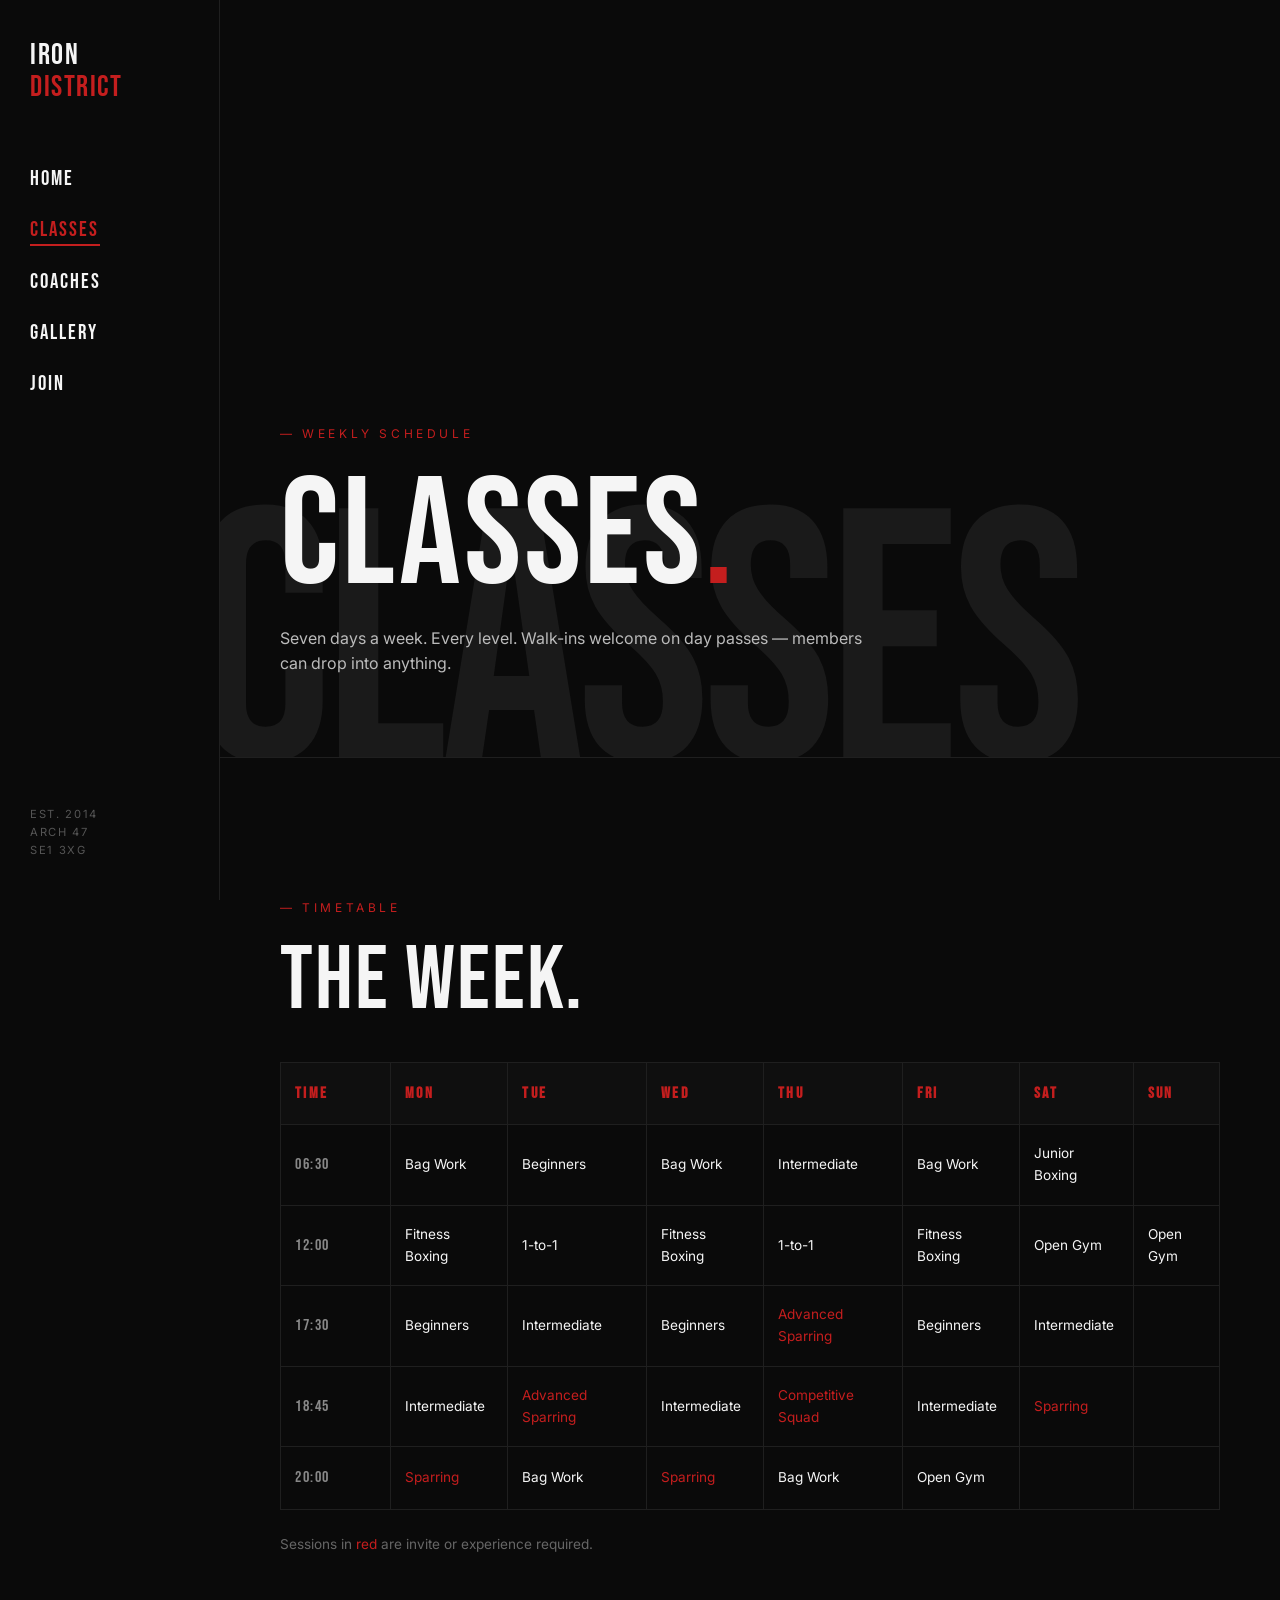
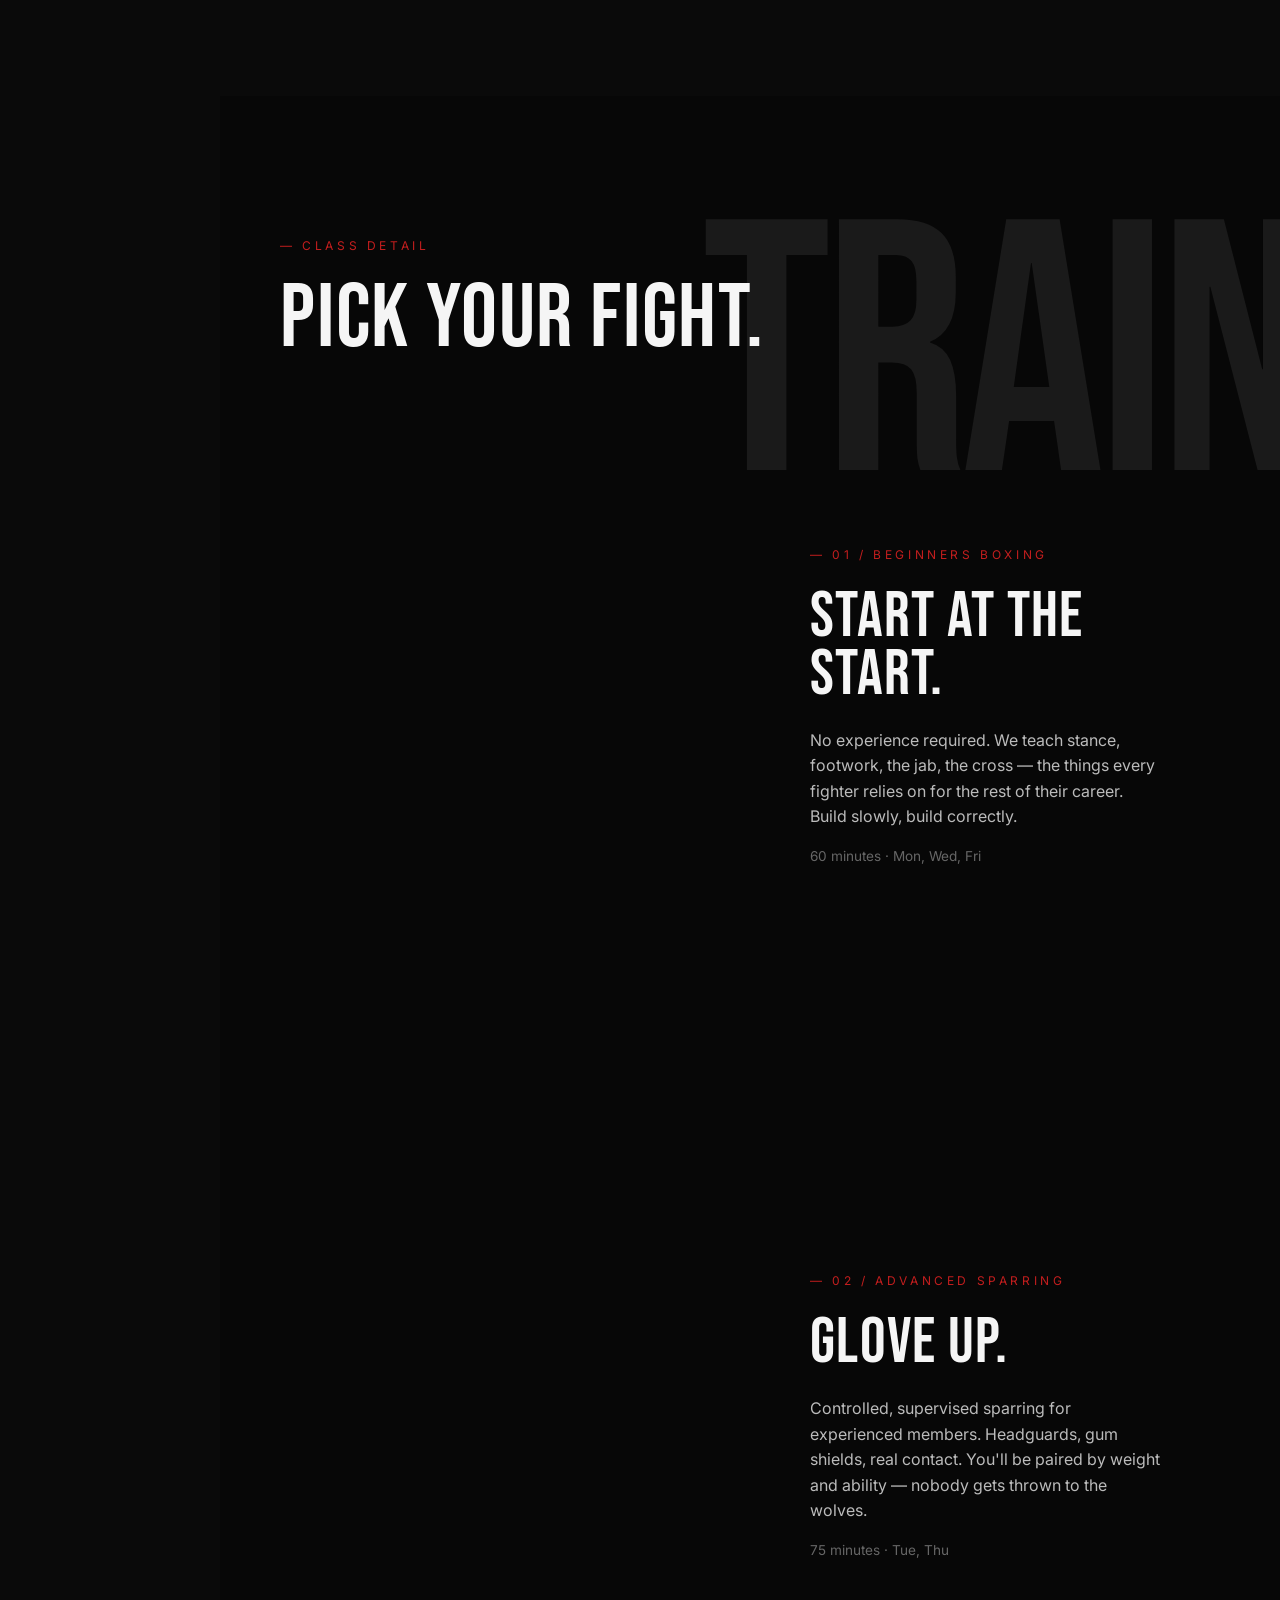
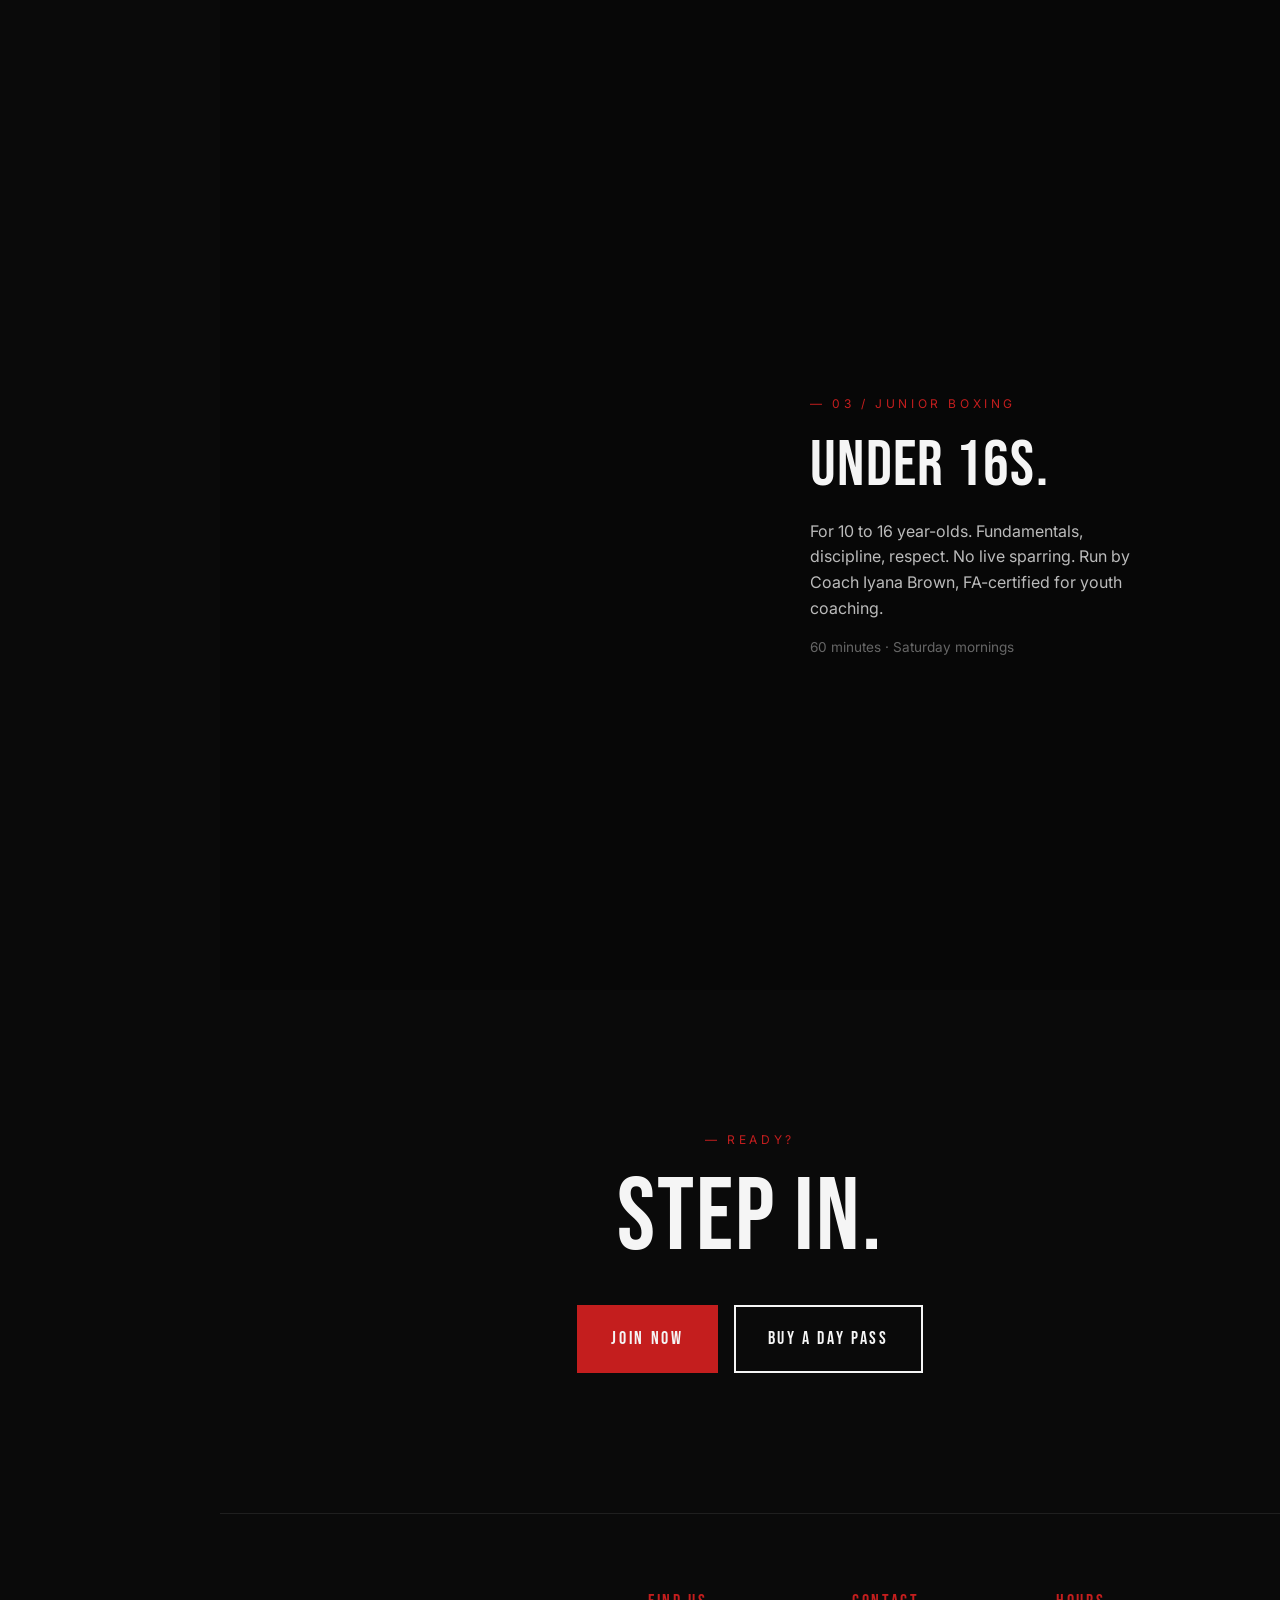
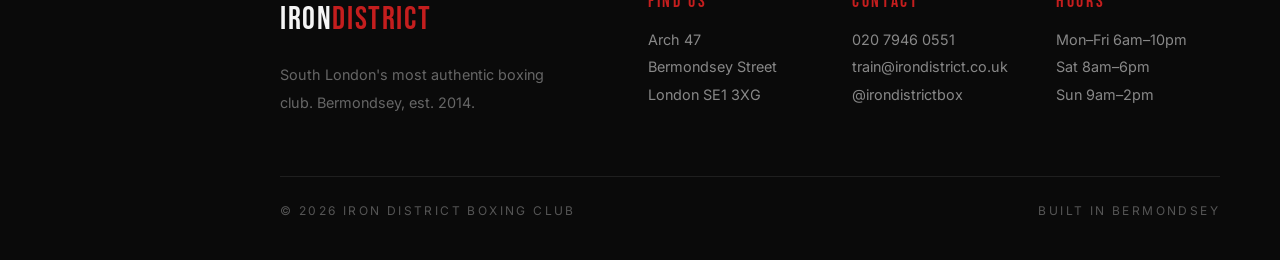
==== classes.html @ 26553007 "Add files via upload" ====
<!DOCTYPE html>
<html lang="en"><head>
<meta charset="UTF-8" />
<meta name="viewport" content="width=device-width, initial-scale=1" />
<title>Classes & Timetable — Iron District Boxing Club</title>
<meta name="description" content="Weekly boxing class schedule at Iron District. Beginners, advanced sparring, fitness boxing and junior programme." />
<link rel="stylesheet" href="styles.css" />
</head><body>
<aside class="sidebar">
  <div>
    <a href="index.html" class="logo">IRON<span>DISTRICT</span></a>
    <nav style="margin-top:60px;">
      <ul>
        <li><a href="index.html" data-page="index.html">Home</a></li>
        <li><a href="classes.html" data-page="classes.html">Classes</a></li>
        <li><a href="coaches.html" data-page="coaches.html">Coaches</a></li>
        <li><a href="gallery.html" data-page="gallery.html">Gallery</a></li>
        <li><a href="join.html" data-page="join.html">Join</a></li>
      </ul>
    </nav>
  </div>
  <div class="meta">EST. 2014<br/>Arch 47<br/>SE1 3XG</div>
</aside>
<header class="mobile-nav">
  <a href="index.html" class="logo">IRON<span>DISTRICT</span></a>
  <button class="hamburger" aria-label="Menu"><span></span><span></span><span></span></button>
</header>
<nav class="mobile-menu">
  <ul>
    <li><a href="index.html">Home</a></li>
    <li><a href="classes.html">Classes</a></li>
    <li><a href="coaches.html">Coaches</a></li>
    <li><a href="gallery.html">Gallery</a></li>
    <li><a href="join.html">Join</a></li>
  </ul>
</nav>
<main>

<section class="page-hero">
  <div class="watermark" style="bottom:-3vw; left:-2vw;">CLASSES</div>
  <span class="eyebrow">— Weekly Schedule</span>
  <h1>Classes<span style="color:var(--red);">.</span></h1>
  <p>Seven days a week. Every level. Walk-ins welcome on day passes — members can drop into anything.</p>
</section>

<section class="section">
  <span class="eyebrow">— Timetable</span>
  <h2 class="section-title">The Week.</h2>
  <table class="timetable reveal">
    <thead><tr><th>Time</th><th>Mon</th><th>Tue</th><th>Wed</th><th>Thu</th><th>Fri</th><th>Sat</th><th>Sun</th></tr></thead>
    <tbody><tr><td>06:30</td><td class="cls">Bag Work</td><td class="cls">Beginners</td><td class="cls">Bag Work</td><td class="cls">Intermediate</td><td class="cls">Bag Work</td><td class="cls">Junior Boxing</td><td></td></tr>
<tr><td>12:00</td><td class="cls">Fitness Boxing</td><td class="cls">1-to-1</td><td class="cls">Fitness Boxing</td><td class="cls">1-to-1</td><td class="cls">Fitness Boxing</td><td class="cls">Open Gym</td><td class="cls">Open Gym</td></tr>
<tr><td>17:30</td><td class="cls">Beginners</td><td class="cls">Intermediate</td><td class="cls">Beginners</td><td class="cls red">Advanced Sparring</td><td class="cls">Beginners</td><td class="cls">Intermediate</td><td></td></tr>
<tr><td>18:45</td><td class="cls">Intermediate</td><td class="cls red">Advanced Sparring</td><td class="cls">Intermediate</td><td class="cls red">Competitive Squad</td><td class="cls">Intermediate</td><td class="cls red">Sparring</td><td></td></tr>
<tr><td>20:00</td><td class="cls red">Sparring</td><td class="cls">Bag Work</td><td class="cls red">Sparring</td><td class="cls">Bag Work</td><td class="cls">Open Gym</td><td></td><td></td></tr>
</tbody>
  </table>
  <p style="margin-top:24px;color:#666;font-size:0.85rem;">Sessions in <span style="color:var(--red);">red</span> are invite or experience required.</p>
</section>

<section class="section" style="background:#070707;">
  <div class="watermark" style="top:5%; right:-2vw;">TRAIN</div>
  <span class="eyebrow">— Class Detail</span>
  <h2 class="section-title">Pick your fight.</h2>

  <div class="split reveal" style="margin-bottom:80px;">
    <div class="split-image" style="background-image:url('https://images.unsplash.com/photo-1517438476312-10d79c077509?w=1400&q=80');"></div>
    <div class="split-text">
      <span class="eyebrow">— 01 / Beginners Boxing</span>
      <h2>Start at the start.</h2>
      <p>No experience required. We teach stance, footwork, the jab, the cross — the things every fighter relies on for the rest of their career. Build slowly, build correctly.</p>
      <p style="color:#666;font-size:0.85rem;">60 minutes · Mon, Wed, Fri</p>
    </div>
  </div>

  <div class="split text-right reveal" style="margin-bottom:80px;">
    <div class="split-image" style="background-image:url('https://images.unsplash.com/photo-1599058917212-d750089bc07e?w=1400&q=80');"></div>
    <div class="split-text">
      <span class="eyebrow">— 02 / Advanced Sparring</span>
      <h2>Glove up.</h2>
      <p>Controlled, supervised sparring for experienced members. Headguards, gum shields, real contact. You'll be paired by weight and ability — nobody gets thrown to the wolves.</p>
      <p style="color:#666;font-size:0.85rem;">75 minutes · Tue, Thu</p>
    </div>
  </div>

  <div class="split reveal">
    <div class="split-image" style="background-image:url('https://images.unsplash.com/photo-1549824506-fffd60b50f64?w=1400&q=80');"></div>
    <div class="split-text">
      <span class="eyebrow">— 03 / Junior Boxing</span>
      <h2>Under 16s.</h2>
      <p>For 10 to 16 year-olds. Fundamentals, discipline, respect. No live sparring. Run by Coach Iyana Brown, FA-certified for youth coaching.</p>
      <p style="color:#666;font-size:0.85rem;">60 minutes · Saturday mornings</p>
    </div>
  </div>
</section>

<section class="section" style="text-align:center;">
  <span class="eyebrow">— Ready?</span>
  <h2 class="section-title" style="font-size:clamp(3rem,8vw,8rem);">Step in.</h2>
  <div class="btn-row" style="justify-content:center;">
    <a href="join.html" class="btn">Join Now</a>
    <a href="join.html" class="btn btn-ghost">Buy a Day Pass</a>
  </div>
</section>

</main>
<footer>
  <div class="footer-grid">
    <div>
      <div class="logo" style="font-family:'Bebas Neue',sans-serif;font-size:2rem;letter-spacing:0.05em;">IRON<span style="color:var(--red);">DISTRICT</span></div>
      <p style="margin-top:16px;color:#666;max-width:300px;">South London's most authentic boxing club. Bermondsey, est. 2014.</p>
    </div>
    <div><h4>Find Us</h4><p>Arch 47<br/>Bermondsey Street<br/>London SE1 3XG</p></div>
    <div><h4>Contact</h4><p>020 7946 0551<br/>train@irondistrict.co.uk<br/>@irondistrictbox</p></div>
    <div><h4>Hours</h4><p>Mon–Fri 6am–10pm<br/>Sat 8am–6pm<br/>Sun 9am–2pm</p></div>
  </div>
  <div class="footer-bottom"><span>© 2026 Iron District Boxing Club</span><span>Built in Bermondsey</span></div>
</footer>
<script src="main.js"></script>
</body></html>
---- styles.css ----
/* Iron District Boxing Club — raw editorial styles */
@import url('https://fonts.googleapis.com/css2?family=Bebas+Neue&family=Inter:wght@300;400;500;600;700&display=swap');

* { margin: 0; padding: 0; box-sizing: border-box; }

:root {
  --black: #0A0A0A;
  --white: #F5F5F5;
  --red: #C41E1E;
  --watermark: #1A1A1A;
  --grey: #4a4a4a;
}

html, body {
  background: var(--black);
  color: var(--white);
  font-family: 'Inter', sans-serif;
  font-weight: 400;
  line-height: 1.6;
  overflow-x: hidden;
  -webkit-font-smoothing: antialiased;
}

a { color: inherit; text-decoration: none; }
img { display: block; max-width: 100%; }

h1, h2, h3, h4, .display {
  font-family: 'Bebas Neue', sans-serif;
  font-weight: 400;
  letter-spacing: 0.02em;
  line-height: 0.9;
  text-transform: uppercase;
}

/* ---------- SIDEBAR NAV ---------- */
.sidebar {
  position: fixed;
  top: 0; left: 0;
  width: 220px;
  height: 100vh;
  background: var(--black);
  border-right: 1px solid #1f1f1f;
  padding: 40px 30px;
  display: flex;
  flex-direction: column;
  justify-content: space-between;
  z-index: 100;
}
.sidebar .logo {
  font-family: 'Bebas Neue', sans-serif;
  font-size: 1.9rem;
  line-height: 1;
  letter-spacing: 0.05em;
}
.sidebar .logo span { color: var(--red); display: block; }
.sidebar nav ul { list-style: none; display: flex; flex-direction: column; gap: 18px; }
.sidebar nav a {
  font-family: 'Bebas Neue', sans-serif;
  font-size: 1.3rem;
  letter-spacing: 0.1em;
  position: relative;
  padding-bottom: 4px;
  transition: color 0s;
}
.sidebar nav a::after {
  content: '';
  position: absolute;
  left: 0; bottom: 0;
  width: 0; height: 2px;
  background: var(--red);
  transition: width 0.05s linear;
}
.sidebar nav a:hover, .sidebar nav a.active { color: var(--red); }
.sidebar nav a:hover::after, .sidebar nav a.active::after { width: 100%; }
.sidebar .meta {
  font-size: 0.7rem;
  letter-spacing: 0.15em;
  text-transform: uppercase;
  color: #555;
  line-height: 1.6;
}

.mobile-nav { display: none; }

/* ---------- LAYOUT ---------- */
main { margin-left: 220px; }
section { position: relative; }

/* ---------- WATERMARK ---------- */
.watermark {
  position: absolute;
  font-family: 'Bebas Neue', sans-serif;
  color: var(--watermark);
  font-size: clamp(10rem, 28vw, 26rem);
  line-height: 0.8;
  letter-spacing: -0.02em;
  pointer-events: none;
  user-select: none;
  white-space: nowrap;
  z-index: 0;
}

/* ---------- HERO ---------- */
.hero-split {
  display: grid;
  grid-template-columns: 1fr 1fr;
  min-height: 100vh;
}
.hero-left {
  padding: 80px 60px;
  display: flex;
  flex-direction: column;
  justify-content: center;
  position: relative;
  z-index: 1;
}
.hero-left .eyebrow {
  font-size: 0.75rem;
  letter-spacing: 0.3em;
  text-transform: uppercase;
  color: var(--red);
  margin-bottom: 24px;
}
.hero-left h1 {
  font-size: clamp(4rem, 9vw, 9rem);
  margin-bottom: 24px;
}
.hero-left h1 .red { color: var(--red); }
.hero-left p.sub {
  font-size: 1.1rem;
  max-width: 460px;
  color: #bbb;
  margin-bottom: 40px;
}
.hero-right {
  background-size: cover;
  background-position: center;
  position: relative;
  clip-path: polygon(8% 0, 100% 0, 100% 100%, 0 100%);
}
.hero-right::after {
  content: '';
  position: absolute; inset: 0;
  background: linear-gradient(90deg, rgba(10,10,10,0.5) 0%, transparent 40%);
}

/* ---------- BUTTONS ---------- */
.btn-row { display: flex; gap: 16px; flex-wrap: wrap; }
.btn {
  display: inline-block;
  padding: 18px 32px;
  font-family: 'Bebas Neue', sans-serif;
  font-size: 1.1rem;
  letter-spacing: 0.15em;
  border: 2px solid var(--red);
  background: var(--red);
  color: var(--white);
  cursor: pointer;
  transition: background 0s, color 0s;
}
.btn:hover { background: var(--black); color: var(--red); }
.btn-ghost {
  background: transparent;
  border: 2px solid var(--white);
  color: var(--white);
}
.btn-ghost:hover { background: var(--white); color: var(--black); border-color: var(--white); }

/* ---------- STATS BAR ---------- */
.stats {
  display: grid;
  grid-template-columns: repeat(4, 1fr);
  border-top: 1px solid #1f1f1f;
  border-bottom: 1px solid #1f1f1f;
}
.stat {
  padding: 60px 40px;
  border-right: 1px solid #1f1f1f;
  text-align: left;
}
.stat:last-child { border-right: none; }
.stat .num {
  font-family: 'Bebas Neue', sans-serif;
  font-size: clamp(3rem, 6vw, 5rem);
  color: var(--red);
  line-height: 1;
}
.stat .label {
  font-size: 0.75rem;
  letter-spacing: 0.25em;
  text-transform: uppercase;
  color: #888;
  margin-top: 12px;
}

/* ---------- SECTIONS ---------- */
.section {
  padding: 140px 60px;
  position: relative;
  overflow: hidden;
}
.section.diag-top { clip-path: polygon(0 4vw, 100% 0, 100% 100%, 0 100%); margin-top: -4vw; }
.section.diag-bot { clip-path: polygon(0 0, 100% 0, 100% calc(100% - 4vw), 0 100%); }

.eyebrow {
  font-size: 0.75rem;
  letter-spacing: 0.3em;
  text-transform: uppercase;
  color: var(--red);
  margin-bottom: 24px;
  display: block;
}

.section-title {
  font-size: clamp(3rem, 7vw, 7rem);
  margin-bottom: 40px;
  position: relative;
  z-index: 1;
}

/* Split layout */
.split {
  display: grid;
  grid-template-columns: 1fr 1fr;
  gap: 0;
  min-height: 70vh;
  position: relative;
  z-index: 1;
}
.split.text-right .split-text { order: 2; }
.split-image {
  background-size: cover;
  background-position: center;
  min-height: 500px;
}
.split-text {
  padding: 60px;
  display: flex;
  flex-direction: column;
  justify-content: center;
}
.split-text h2 {
  font-size: clamp(2.5rem, 5vw, 5rem);
  margin-bottom: 24px;
}
.split-text p { color: #bbb; margin-bottom: 16px; max-width: 520px; }

/* What we offer grid */
.offers {
  display: grid;
  grid-template-columns: repeat(3, 1fr);
  gap: 1px;
  background: #1f1f1f;
  position: relative;
  z-index: 1;
}
.offer {
  background: var(--black);
  padding: 60px 40px;
  min-height: 360px;
  display: flex;
  flex-direction: column;
  justify-content: space-between;
  transition: background 0s;
}
.offer:hover { background: #111; }
.offer .num {
  font-family: 'Bebas Neue', sans-serif;
  font-size: 4rem;
  color: var(--red);
  line-height: 1;
}
.offer h3 {
  font-size: 2.2rem;
  margin-top: 24px;
  margin-bottom: 16px;
}
.offer p { color: #999; font-size: 0.95rem; }

/* Testimonials */
.testimonials {
  display: grid;
  grid-template-columns: repeat(3, 1fr);
  gap: 40px;
  position: relative;
  z-index: 1;
}
.testimonial {
  padding: 40px;
  border-left: 3px solid var(--red);
}
.testimonial p {
  font-size: 1.1rem;
  font-style: italic;
  margin-bottom: 24px;
  color: #ddd;
}
.testimonial .who {
  font-family: 'Bebas Neue', sans-serif;
  font-size: 1.1rem;
  letter-spacing: 0.1em;
  color: var(--red);
}

/* Membership */
.membership {
  display: grid;
  grid-template-columns: 1fr 1fr;
  gap: 1px;
  background: #1f1f1f;
  position: relative;
  z-index: 1;
}
.plan {
  background: var(--black);
  padding: 60px;
  border: 1px solid #1f1f1f;
}
.plan.featured { background: #0f0f0f; border-color: var(--red); }
.plan .price {
  font-family: 'Bebas Neue', sans-serif;
  font-size: 6rem;
  color: var(--white);
  line-height: 1;
  margin: 20px 0;
}
.plan .price .small { font-size: 1rem; color: #888; letter-spacing: 0.2em; }
.plan h3 {
  font-size: 2rem;
  color: var(--red);
}
.plan ul { list-style: none; margin: 30px 0; }
.plan ul li {
  padding: 12px 0;
  border-bottom: 1px solid #1f1f1f;
  font-size: 0.95rem;
  color: #ccc;
}
.plan ul li::before { content: '— '; color: var(--red); }

/* ---------- FOOTER ---------- */
footer {
  background: var(--black);
  border-top: 1px solid #1f1f1f;
  padding: 80px 60px 40px;
  margin-left: 220px;
}
.footer-grid {
  display: grid;
  grid-template-columns: 2fr 1fr 1fr 1fr;
  gap: 40px;
  margin-bottom: 60px;
}
.footer-grid h4 {
  font-size: 1.1rem;
  letter-spacing: 0.15em;
  color: var(--red);
  margin-bottom: 16px;
}
.footer-grid p, .footer-grid li {
  font-size: 0.9rem;
  color: #888;
  line-height: 1.9;
  list-style: none;
}
.footer-bottom {
  border-top: 1px solid #1f1f1f;
  padding-top: 24px;
  font-size: 0.75rem;
  letter-spacing: 0.2em;
  color: #555;
  text-transform: uppercase;
  display: flex;
  justify-content: space-between;
}

/* ---------- PAGE HERO ---------- */
.page-hero {
  min-height: 70vh;
  padding: 140px 60px 80px;
  display: flex;
  flex-direction: column;
  justify-content: flex-end;
  position: relative;
  overflow: hidden;
  border-bottom: 1px solid #1f1f1f;
}
.page-hero h1 {
  font-size: clamp(4rem, 12vw, 12rem);
  position: relative;
  z-index: 1;
}
.page-hero p {
  color: #bbb;
  max-width: 600px;
  margin-top: 20px;
  position: relative;
  z-index: 1;
}

/* ---------- TIMETABLE ---------- */
.timetable {
  width: 100%;
  border-collapse: collapse;
  position: relative;
  z-index: 1;
}
.timetable th, .timetable td {
  border: 1px solid #1f1f1f;
  padding: 18px 14px;
  text-align: left;
  font-size: 0.85rem;
}
.timetable th {
  background: #0f0f0f;
  font-family: 'Bebas Neue', sans-serif;
  font-size: 1rem;
  letter-spacing: 0.15em;
  color: var(--red);
}
.timetable td:first-child {
  font-family: 'Bebas Neue', sans-serif;
  letter-spacing: 0.1em;
  color: #888;
  font-size: 1rem;
  width: 110px;
}
.timetable td.cls { color: var(--white); }
.timetable td.cls.red { color: var(--red); }

/* ---------- COACHES ---------- */
.coach-grid {
  display: grid;
  grid-template-columns: repeat(3, 1fr);
  gap: 1px;
  background: #1f1f1f;
  position: relative;
  z-index: 1;
}
.coach {
  background: var(--black);
  padding: 0;
}
.coach .photo {
  height: 380px;
  background-size: cover;
  background-position: center top;
  filter: grayscale(0.7) contrast(1.1);
  transition: filter 0s;
}
.coach:hover .photo { filter: grayscale(0) contrast(1); }
.coach .info { padding: 32px; }
.coach h3 { font-size: 1.8rem; }
.coach .role {
  font-size: 0.75rem;
  letter-spacing: 0.25em;
  color: var(--red);
  text-transform: uppercase;
  margin: 8px 0 16px;
}
.coach p { color: #999; font-size: 0.9rem; }

/* ---------- JOIN FORM ---------- */
.join-grid {
  display: grid;
  grid-template-columns: 1.4fr 1fr;
  gap: 80px;
  position: relative;
  z-index: 1;
}
form.join-form { display: flex; flex-direction: column; gap: 20px; }
.field label {
  display: block;
  font-size: 0.75rem;
  letter-spacing: 0.25em;
  color: var(--red);
  text-transform: uppercase;
  margin-bottom: 8px;
}
.field input, .field select, .field textarea {
  width: 100%;
  background: #0f0f0f;
  border: 1px solid #2a2a2a;
  color: var(--white);
  padding: 16px;
  font-family: 'Inter', sans-serif;
  font-size: 1rem;
  border-radius: 0;
  outline: none;
}
.field input:focus, .field select:focus, .field textarea:focus {
  border-color: var(--red);
}
.info-block { padding: 40px 0; }
.info-block h4 {
  font-family: 'Bebas Neue', sans-serif;
  color: var(--red);
  font-size: 1.3rem;
  letter-spacing: 0.15em;
  margin-bottom: 12px;
  margin-top: 24px;
}
.info-block p, .info-block li { color: #bbb; font-size: 0.95rem; list-style: none; }

/* ---------- GALLERY ---------- */
.gallery-grid {
  display: grid;
  grid-template-columns: repeat(3, 1fr);
  gap: 4px;
  padding: 0 4px;
}
.gallery-grid .tile {
  aspect-ratio: 1 / 1;
  background-size: cover;
  background-position: center;
  filter: grayscale(0.4) contrast(1.05);
  transition: filter 0s, transform 0s;
}
.gallery-grid .tile:hover { filter: none; }

/* ---------- REVEAL ANIMATIONS ---------- */
.reveal {
  opacity: 0;
  transform: translateY(40px);
  transition: opacity 0.7s ease, transform 0.7s ease;
}
.reveal.in {
  opacity: 1;
  transform: translateY(0);
}

/* ---------- RESPONSIVE ---------- */
@media (max-width: 900px) {
  .sidebar { display: none; }
  main, footer { margin-left: 0; }

  .mobile-nav {
    display: flex;
    position: fixed;
    top: 0; left: 0; right: 0;
    padding: 18px 24px;
    background: var(--black);
    border-bottom: 1px solid #1f1f1f;
    z-index: 100;
    justify-content: space-between;
    align-items: center;
  }
  .mobile-nav .logo {
    font-family: 'Bebas Neue', sans-serif;
    font-size: 1.4rem;
    letter-spacing: 0.05em;
  }
  .mobile-nav .logo span { color: var(--red); }
  .hamburger {
    width: 32px; height: 22px;
    display: flex; flex-direction: column; justify-content: space-between;
    background: transparent; border: none; cursor: pointer;
  }
  .hamburger span {
    height: 3px; background: var(--white); width: 100%;
    transition: transform 0s;
  }
  .mobile-menu {
    position: fixed;
    top: 60px; left: 0; right: 0; bottom: 0;
    background: var(--black);
    transform: translateX(100%);
    transition: transform 0.25s ease;
    z-index: 99;
    padding: 40px;
  }
  .mobile-menu.open { transform: translateX(0); }
  .mobile-menu ul { list-style: none; display: flex; flex-direction: column; gap: 24px; }
  .mobile-menu a {
    font-family: 'Bebas Neue', sans-serif;
    font-size: 2rem;
    letter-spacing: 0.1em;
  }
  .mobile-menu a:hover { color: var(--red); }

  main { padding-top: 60px; }

  .hero-split { grid-template-columns: 1fr; }
  .hero-right { min-height: 60vh; clip-path: none; }
  .hero-left { padding: 60px 24px; }

  .stats { grid-template-columns: repeat(2, 1fr); }
  .stat { border-right: none; border-bottom: 1px solid #1f1f1f; padding: 40px 24px; }

  .section { padding: 80px 24px; }
  .split { grid-template-columns: 1fr; }
  .split.text-right .split-text { order: 0; }
  .split-text { padding: 40px 0; }
  .split-image { min-height: 300px; }

  .offers, .testimonials, .membership, .coach-grid, .join-grid {
    grid-template-columns: 1fr;
    gap: 24px;
  }
  .testimonials { gap: 24px; }
  .plan { padding: 40px 24px; }

  .page-hero { padding: 100px 24px 60px; }

  .gallery-grid { grid-template-columns: repeat(2, 1fr); }

  footer { padding: 60px 24px 30px; }
  .footer-grid { grid-template-columns: 1fr; gap: 30px; }
  .footer-bottom { flex-direction: column; gap: 12px; }

  .timetable { display: block; overflow-x: auto; white-space: nowrap; }
}
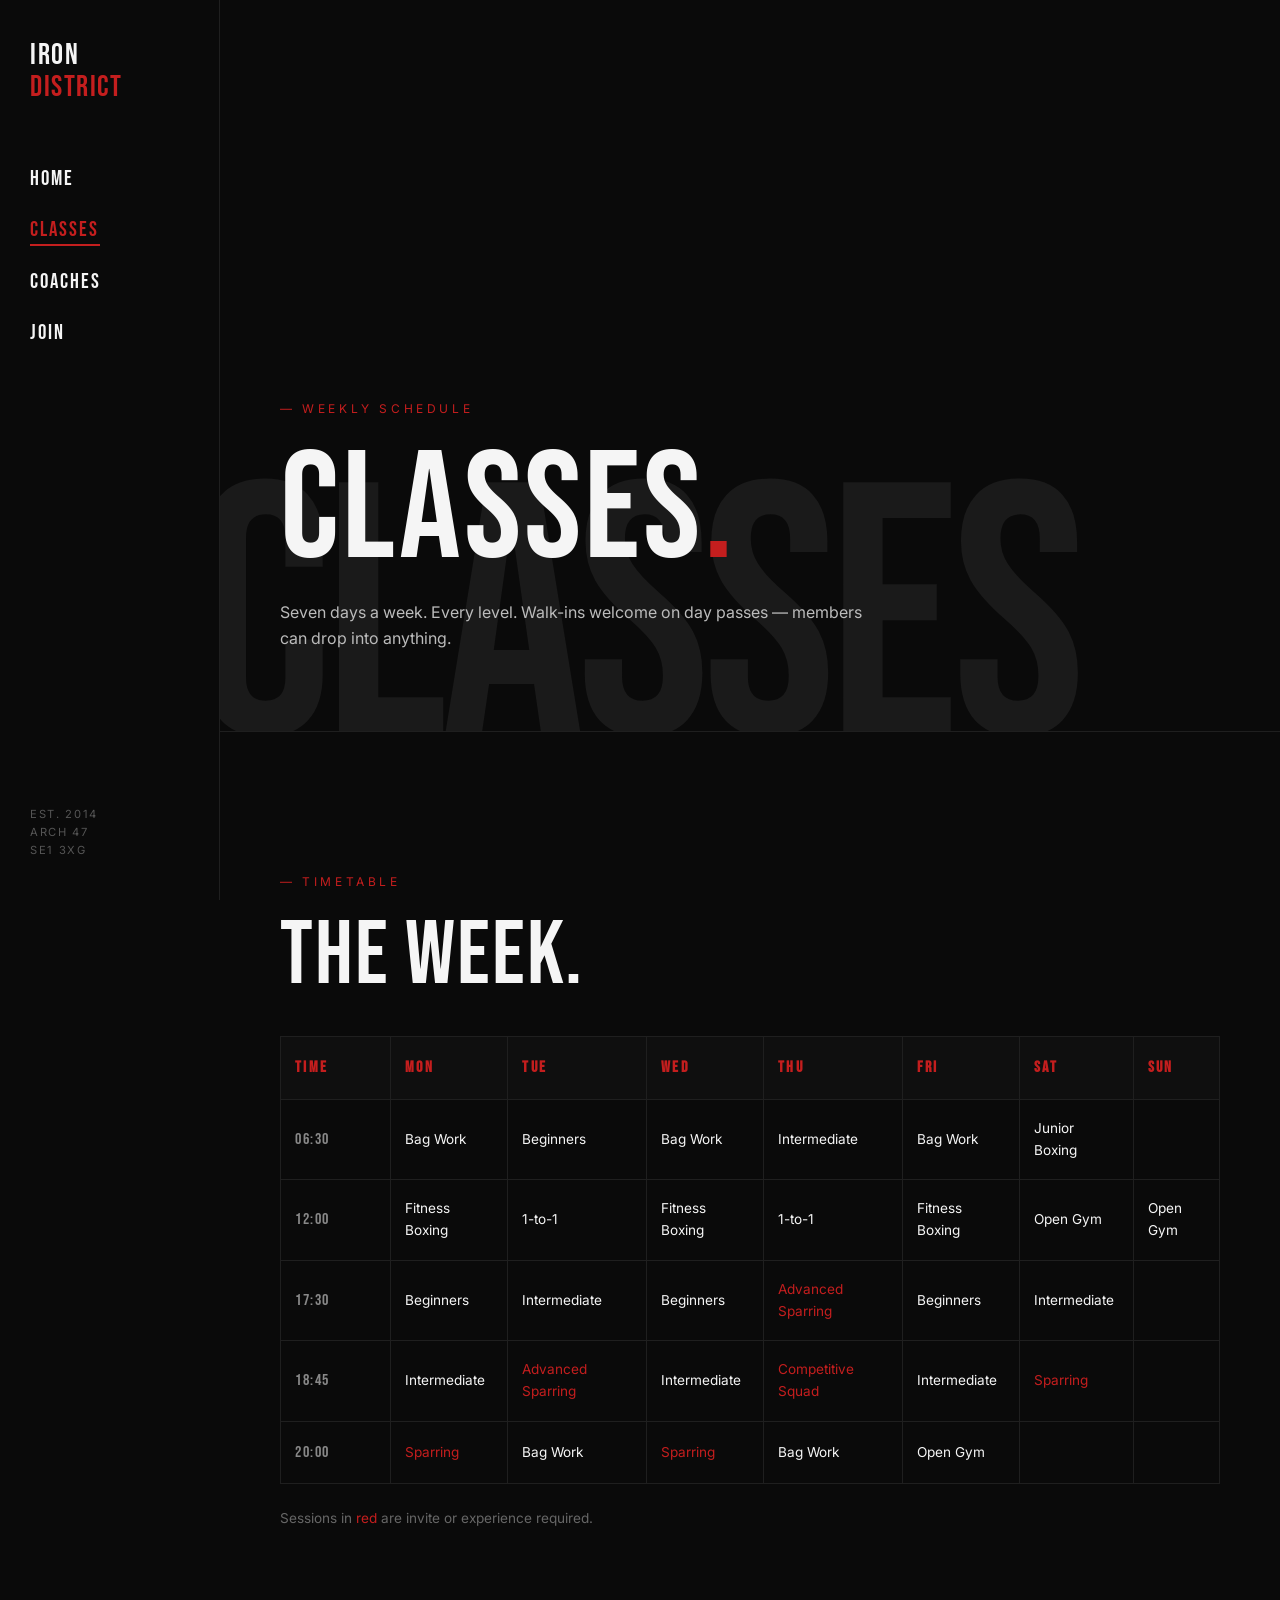
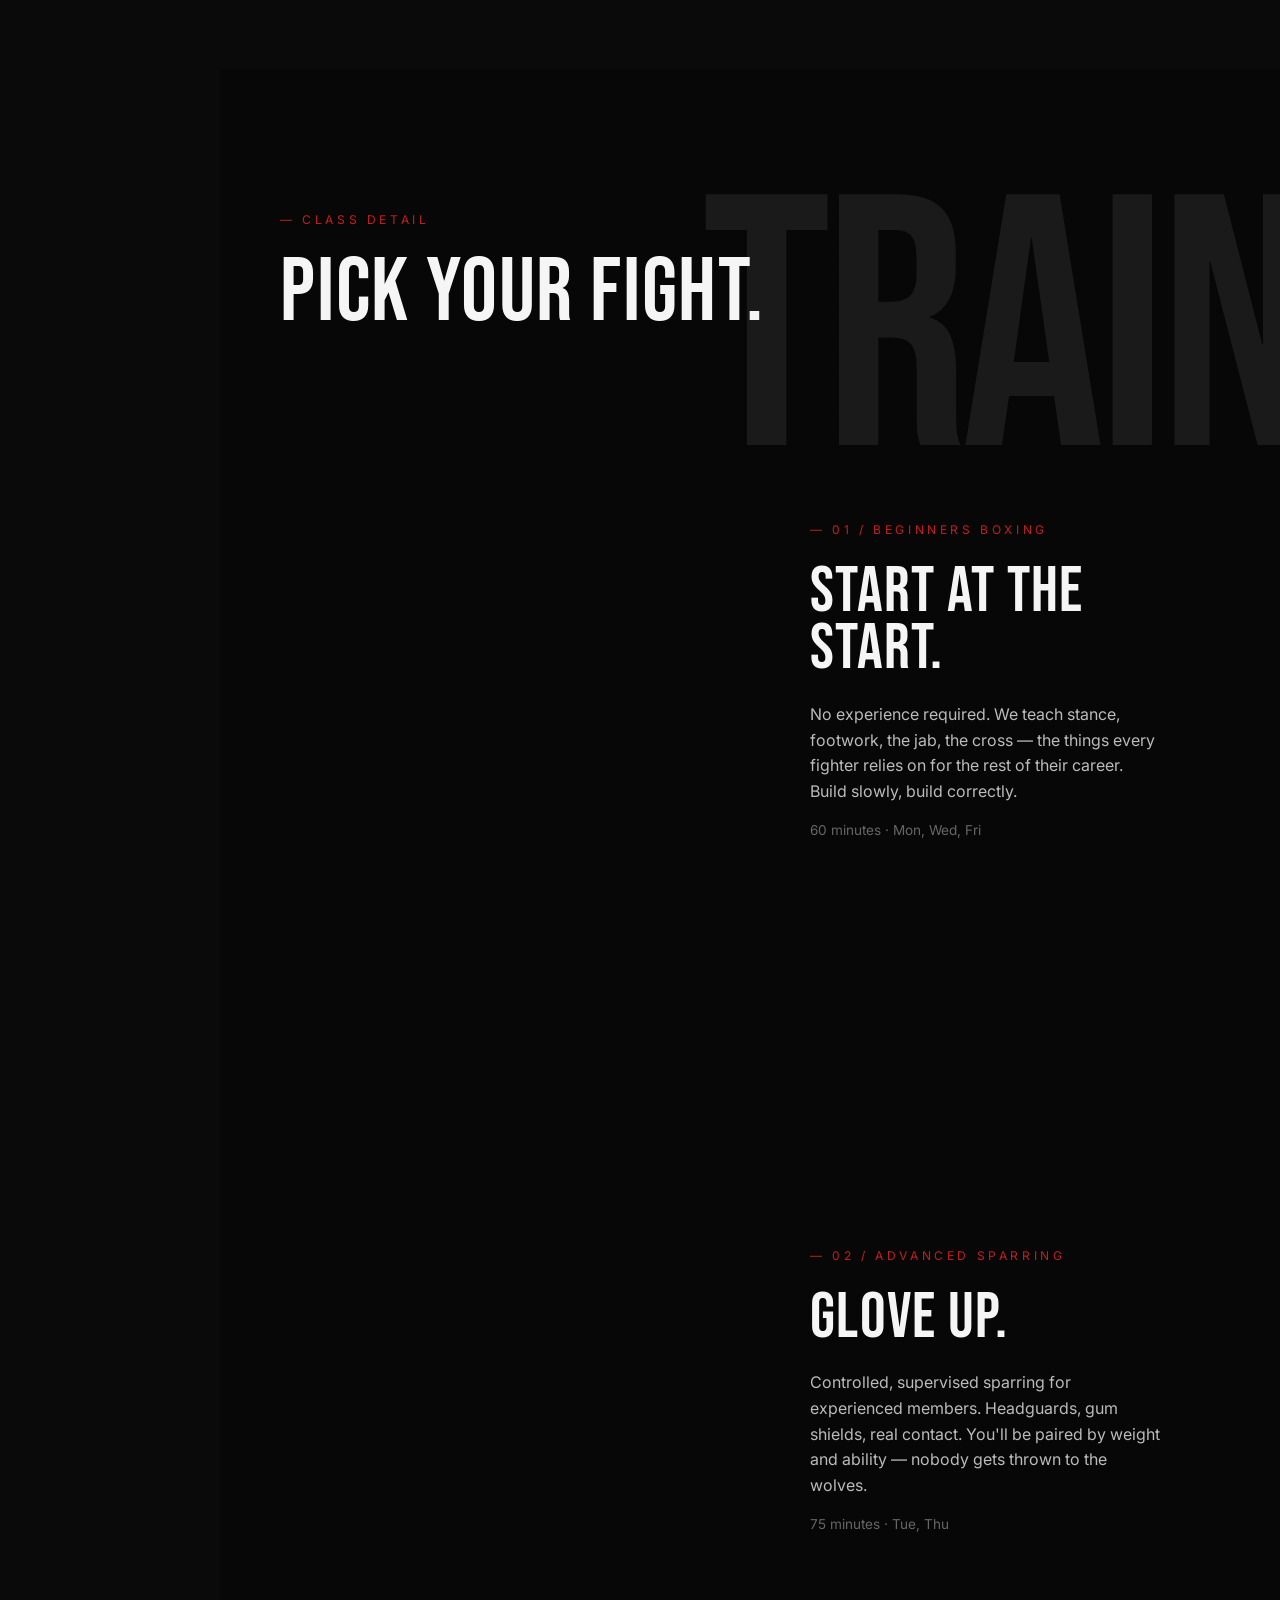
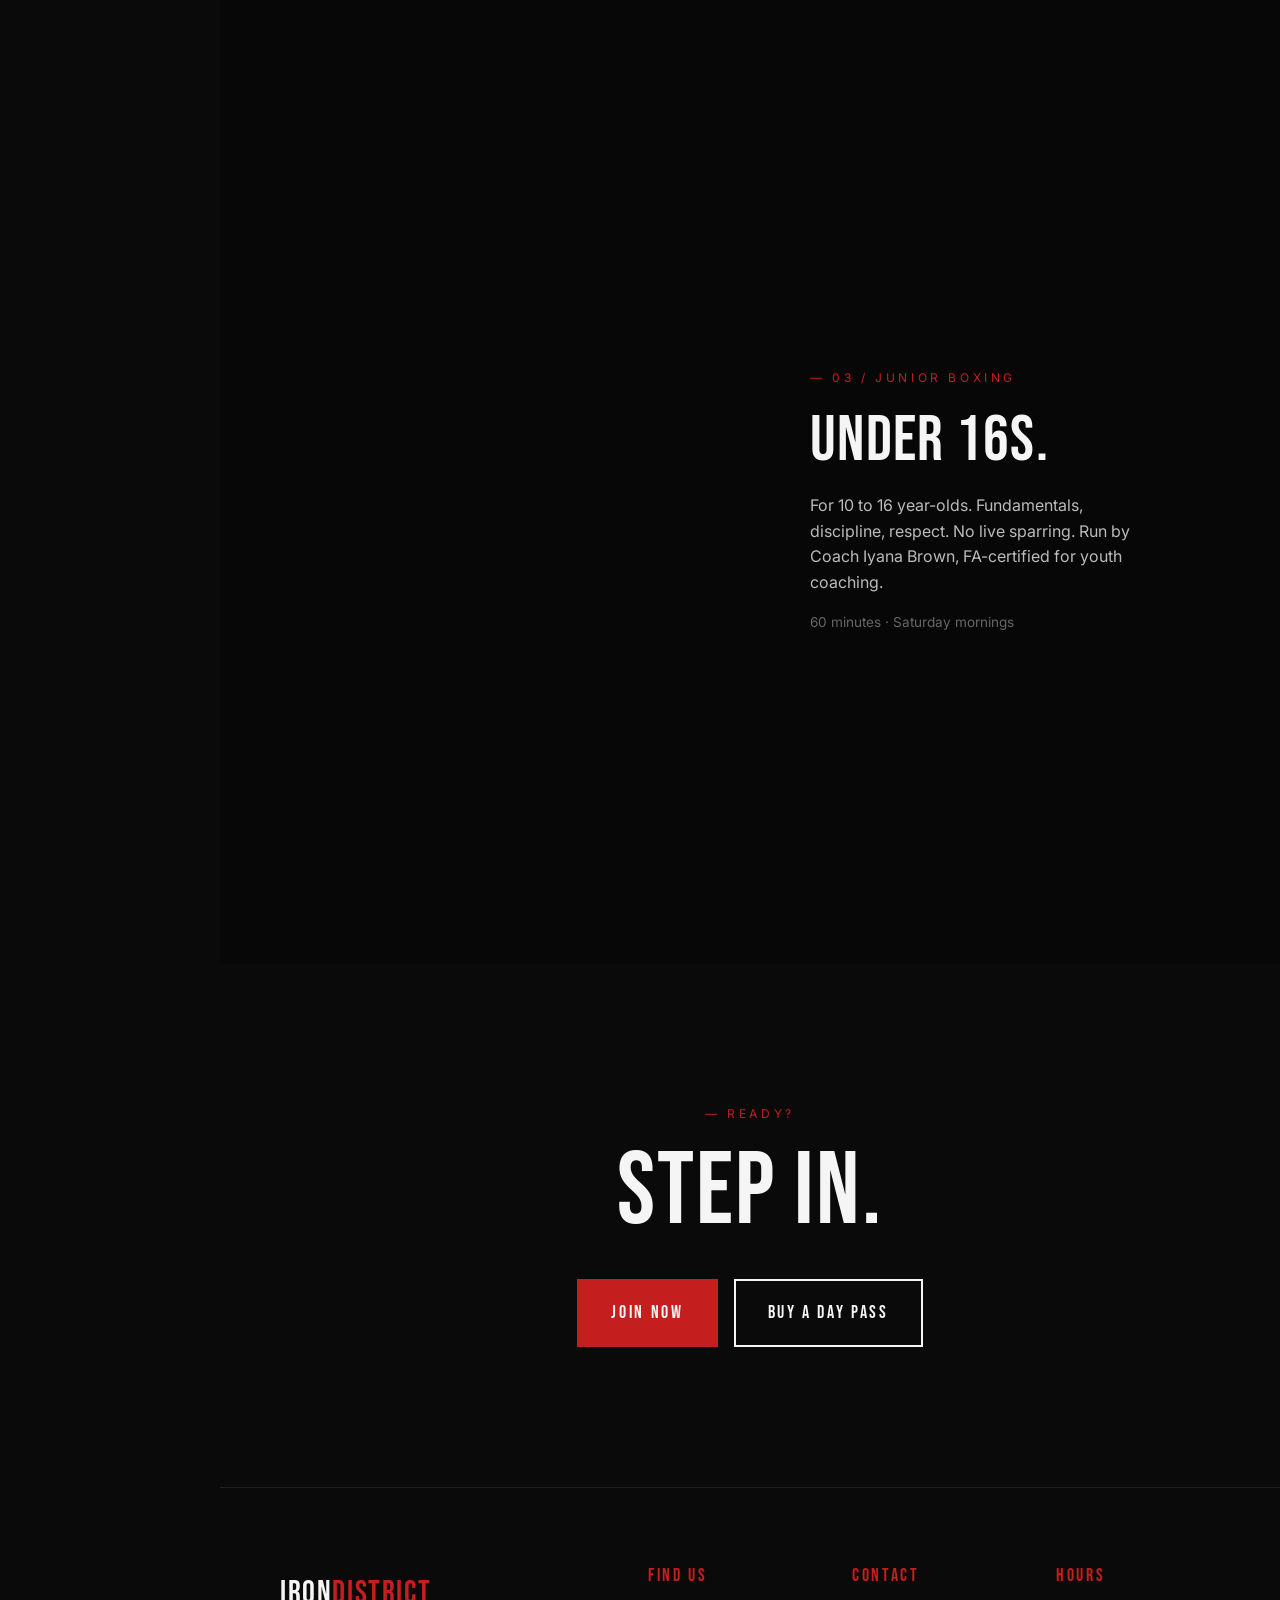
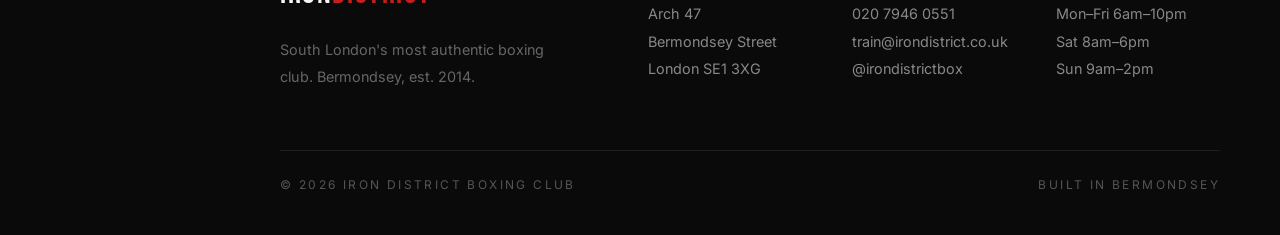
==== commit 3b700e5f: "Update classes.html" ====
--- a/classes.html
+++ b/classes.html
@@ -14,7 +14,6 @@
         <li><a href="index.html" data-page="index.html">Home</a></li>
         <li><a href="classes.html" data-page="classes.html">Classes</a></li>
         <li><a href="coaches.html" data-page="coaches.html">Coaches</a></li>
-        <li><a href="gallery.html" data-page="gallery.html">Gallery</a></li>
         <li><a href="join.html" data-page="join.html">Join</a></li>
       </ul>
     </nav>
@@ -30,7 +29,6 @@
     <li><a href="index.html">Home</a></li>
     <li><a href="classes.html">Classes</a></li>
     <li><a href="coaches.html">Coaches</a></li>
-    <li><a href="gallery.html">Gallery</a></li>
     <li><a href="join.html">Join</a></li>
   </ul>
 </nav>
@@ -64,7 +62,7 @@
   <h2 class="section-title">Pick your fight.</h2>
 
   <div class="split reveal" style="margin-bottom:80px;">
-    <div class="split-image" style="background-image:url('https://images.unsplash.com/photo-1517438476312-10d79c077509?w=1400&q=80');"></div>
+    <div class="split-image" style="background-image:url('https://images.unsplash.com/photo-1590556409324-aa1d726e5c3c?w=1400&q=80');"></div>
     <div class="split-text">
       <span class="eyebrow">— 01 / Beginners Boxing</span>
       <h2>Start at the start.</h2>
@@ -74,7 +72,7 @@
   </div>
 
   <div class="split text-right reveal" style="margin-bottom:80px;">
-    <div class="split-image" style="background-image:url('https://images.unsplash.com/photo-1599058917212-d750089bc07e?w=1400&q=80');"></div>
+    <div class="split-image" style="background-image:url('https://images.unsplash.com/photo-1726867863287-aba3393812d0?w=1400&q=80');"></div>
     <div class="split-text">
       <span class="eyebrow">— 02 / Advanced Sparring</span>
       <h2>Glove up.</h2>
@@ -84,7 +82,7 @@
   </div>
 
   <div class="split reveal">
-    <div class="split-image" style="background-image:url('https://images.unsplash.com/photo-1549824506-fffd60b50f64?w=1400&q=80');"></div>
+    <div class="split-image" style="background-image:url('https://images.unsplash.com/photo-1615117950029-db3cf44bdefa?w=1400&q=80');"></div>
     <div class="split-text">
       <span class="eyebrow">— 03 / Junior Boxing</span>
       <h2>Under 16s.</h2>
@@ -117,4 +115,4 @@
   <div class="footer-bottom"><span>© 2026 Iron District Boxing Club</span><span>Built in Bermondsey</span></div>
 </footer>
 <script src="main.js"></script>
-</body></html>+</body></html>
